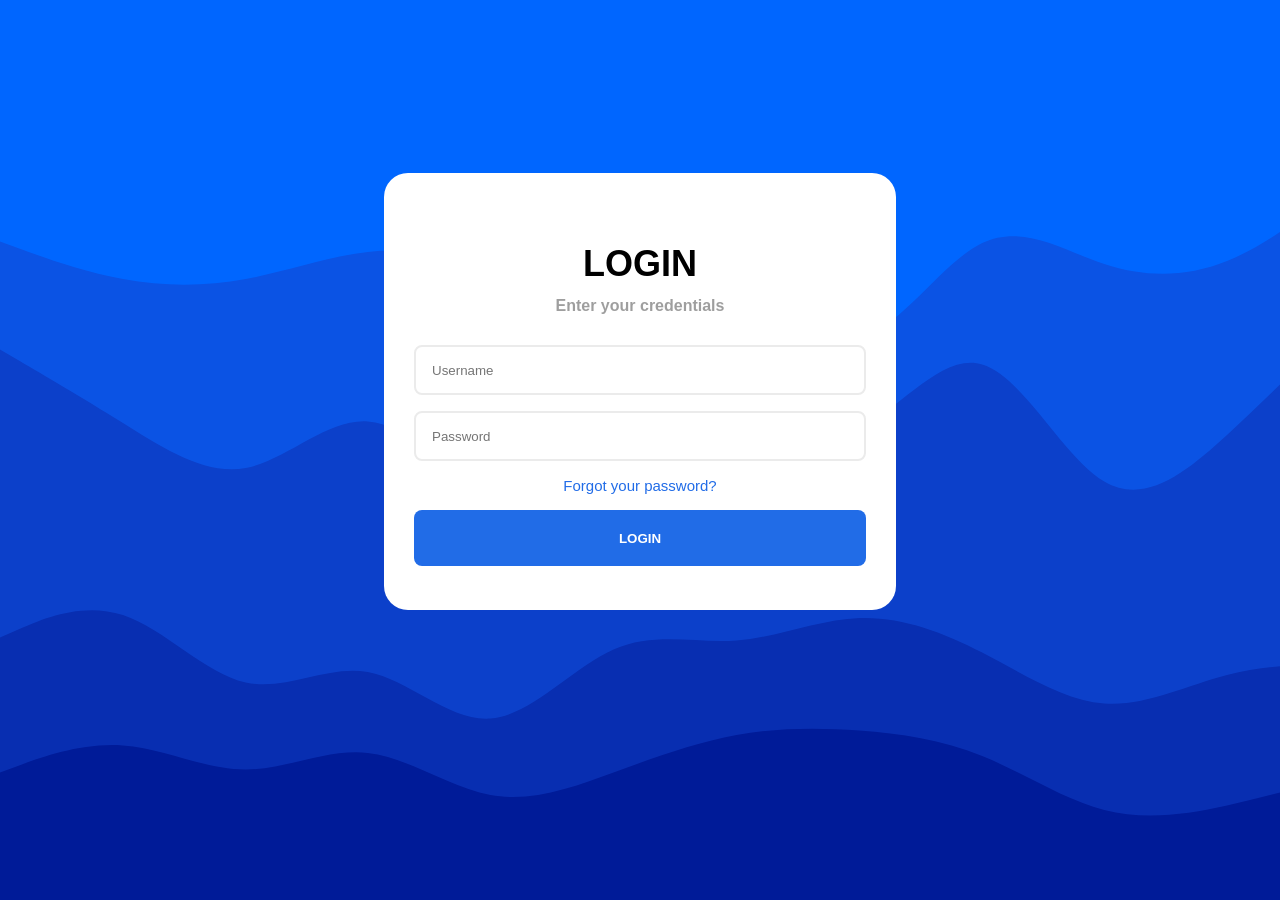
==== index.html @ 623bdb68 "Rename Index.html to index.html" ====
<!DOCTYPE html>
<html lang="en">
    <head>
        <meta charset="UTF-8">
        <meta http-equiv="X-UA-Compatible" content="IE=edge">
        <meta name="viewport" content="width=device-width, initial-scale=1.0">
        <title>Login</title>
        <link rel="stylesheet" href="style.css">
    </head>
    <body>
        <div class="login-card">
            <h2>LOGIN</h2>
            <h3><b>Enter your credentials</b></h3>
            <form class="login-form">
                <input
                    type="text"
                    placeholder="Username"
                />
                <input
                    type="password"
                    placeholder="Password"
                />
                <a href="#">
                    Forgot your password?
                <a/>
                <button>LOGIN</button>
            </form>
        </div>
    </body>
</html>
---- style.css ----
*{
    box-sizing: border-box;
    font-family: Helvetica;
}
html, body{
    height: 100%;
}

a, button{
    cursor: pointer;
}

@keyframes pan{
    100%{background-position: 15% 50%;}
}

body{
    display: grid;
    place-items: center;
    margin: 0;
    padding: 0 240px;
    background-image: url("stacked-waves-haikei.svg");
    background-repeat: no-repeat;
    background-size: cover;
    animation:
        pan 6s infinite alternate linear;
}

@media (width >= 500px)
{
    body{
        padding: 0;
    }
}

.login-card{
    margin-top: 6%;
    width: 40%;
    padding: 70px 30px 44px;
    border-radius: 24px;
    background: #ffffff;
    text-align: center;
}

@media(width >= 500)
{
    .login-card{
        margin: 0;
        width: 400px;
    }
}

.login-card > h2 {
    margin: 0 0 12px;
    font-size: 36px;
    font-weight: 600;
}

.login-card > h3 {
    margin: 0 0 30px;
    font-weight: 500;
    font-size: 16px;
    color: rgba(0, 0, 0, 0.38);
}

.login-form{
    width: 100%;
    margin: 0;
    display: grid;
    gap: 16px;
}

.login-form > a { color: #216ce7}

input, button {
    width: 100%;
    height: 50px;
    padding: 0 16px;
    border-radius: 8px;
}

.login-form > input{
    border: 2px solid #ebebeb;
}

button{
    color: #ffffff;
    width: 100%;
    height: 56px;
    border: 0;
    background: #216ce7;
    font-weight: 600;
}

a{
    text-decoration: none;
    text-align: center;
    font-size: 15px;
}
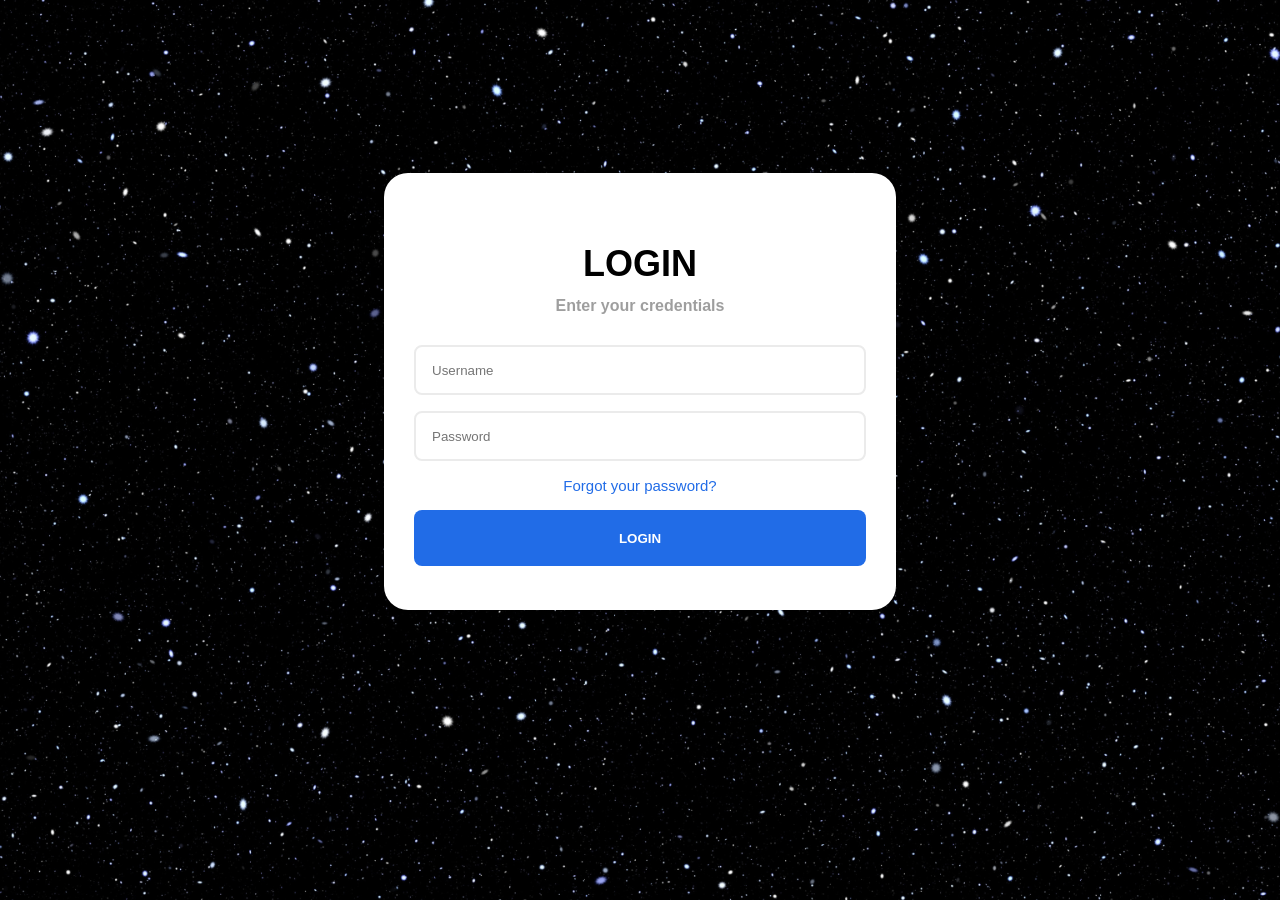
==== commit 8e03cd26: "Update index.html" ====
--- a/index.html
+++ b/index.html
@@ -6,6 +6,7 @@
         <meta name="viewport" content="width=device-width, initial-scale=1.0">
         <title>Login</title>
         <link rel="stylesheet" href="style.css">
+        <link rel="icon" href="login.png">
     </head>
     <body>
         <div class="login-card">
--- a/style.css
+++ b/style.css
@@ -19,7 +19,7 @@
     place-items: center;
     margin: 0;
     padding: 0 240px;
-    background-image: url("stacked-waves-haikei.svg");
+    background-image: url("Black Sky Galaxy Stars Desktop Wallpaper.png");
     background-repeat: no-repeat;
     background-size: cover;
     animation:
@@ -96,4 +96,4 @@
     text-decoration: none;
     text-align: center;
     font-size: 15px;
-}+}
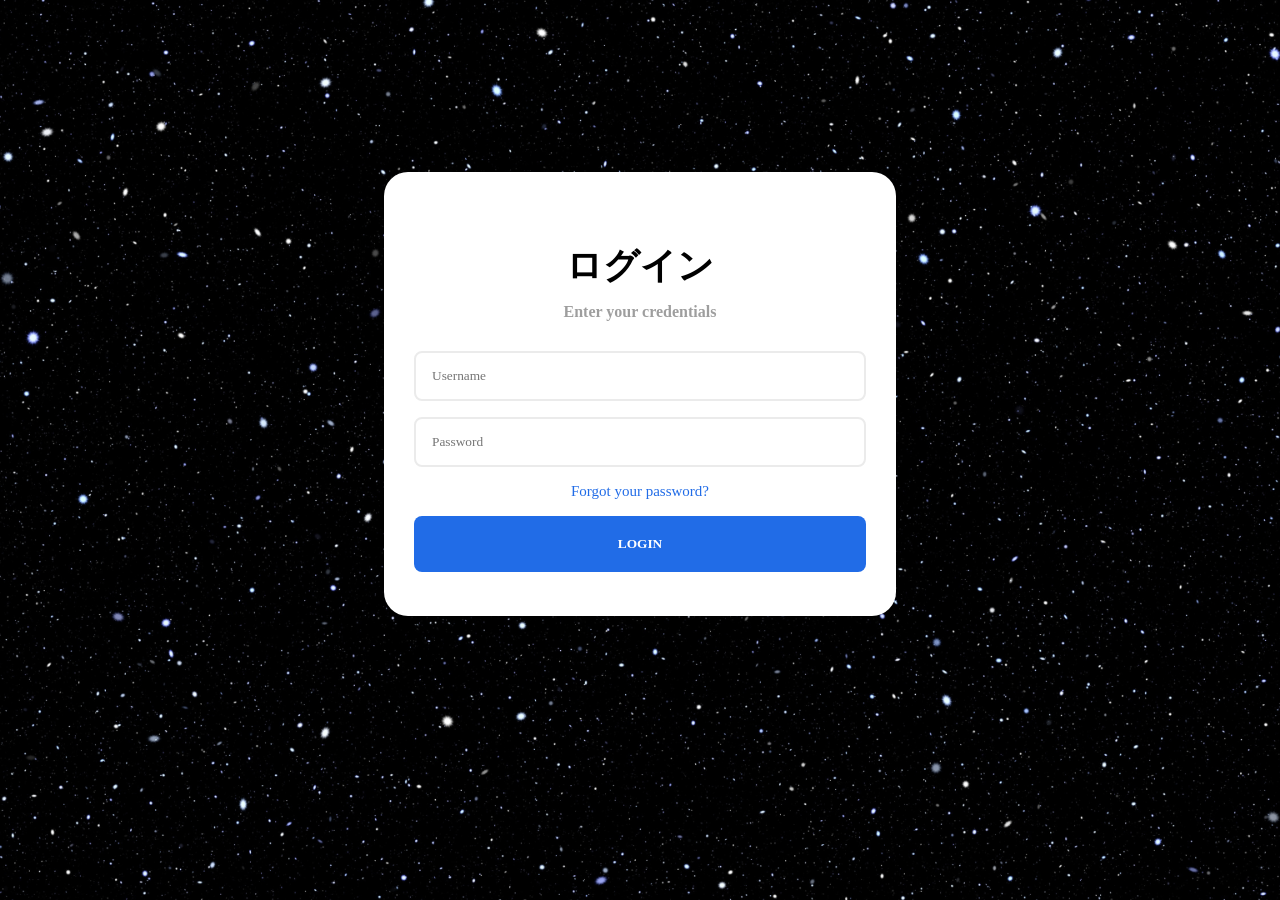
==== commit aecc0cad: "Update index.html" ====
--- a/index.html
+++ b/index.html
@@ -6,11 +6,11 @@
         <meta name="viewport" content="width=device-width, initial-scale=1.0">
         <title>Login</title>
         <link rel="stylesheet" href="style.css">
-        <link rel="icon" href="login.png">
+        <link rel="icon" href="logo.png" type="image/x-icon">
     </head>
     <body>
         <div class="login-card">
-            <h2>LOGIN</h2>
+            <h2>ログイン</h2>
             <h3><b>Enter your credentials</b></h3>
             <form class="login-form">
                 <input
--- a/style.css
+++ b/style.css
@@ -1,6 +1,8 @@
+@import url('https://fonts.google.com/specimen/Zen+Antique?preview.text=%E3%83%AD%E3%82%B0%E3%82%A4%E3%83%B3&preview.text_type=custom');
+
 *{
     box-sizing: border-box;
-    font-family: Helvetica;
+    font-family: Zen Antique;
 }
 html, body{
     height: 100%;
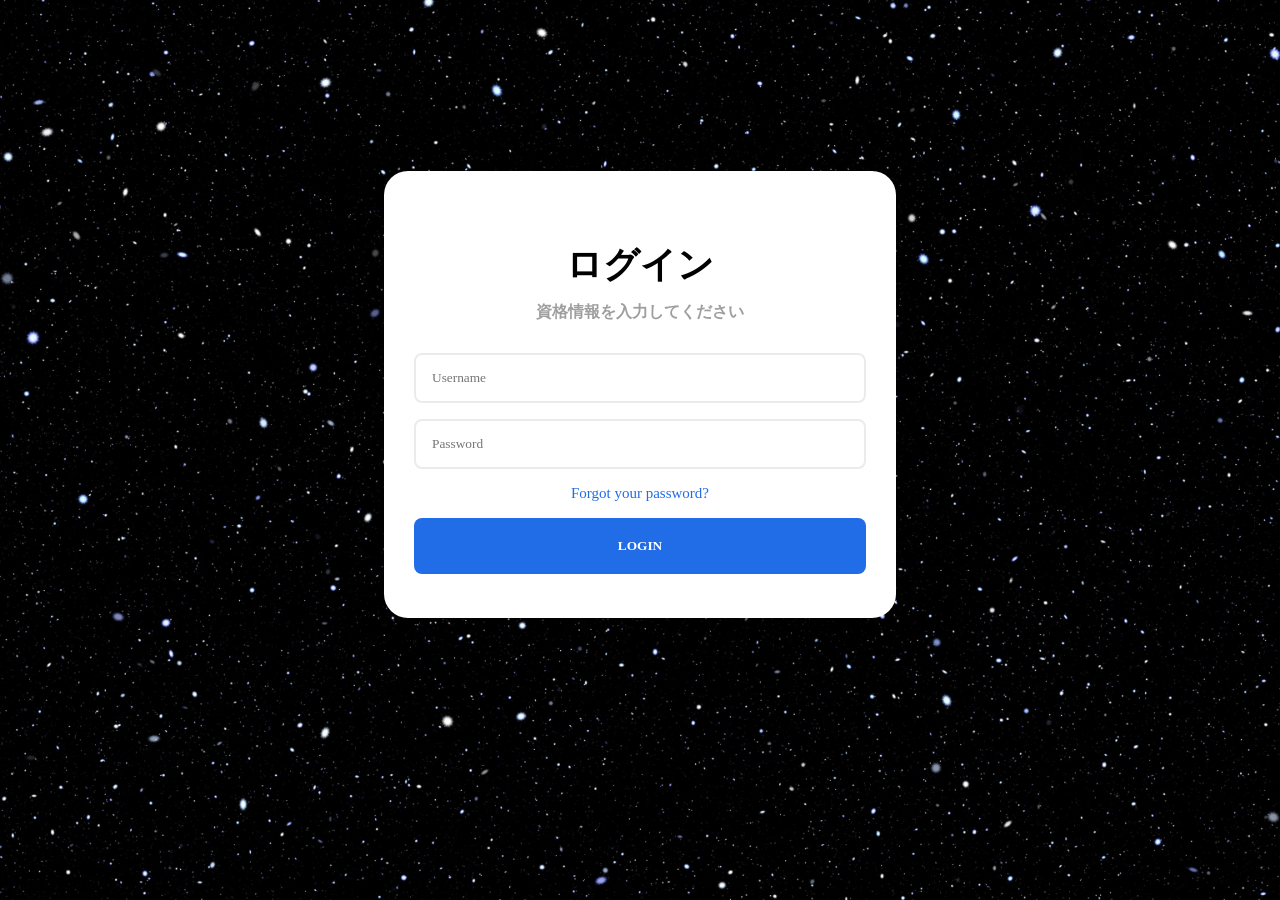
==== commit 878ba655: "Update index.html" ====
--- a/index.html
+++ b/index.html
@@ -11,7 +11,7 @@
     <body>
         <div class="login-card">
             <h2>ログイン</h2>
-            <h3><b>Enter your credentials</b></h3>
+            <h3><b>資格情報を入力してください</b></h3>
             <form class="login-form">
                 <input
                     type="text"
--- a/style.css
+++ b/style.css
@@ -2,7 +2,7 @@
 
 *{
     box-sizing: border-box;
-    font-family: Zen Antique;
+    font-family: 'Zen Antique';
 }
 html, body{
     height: 100%;
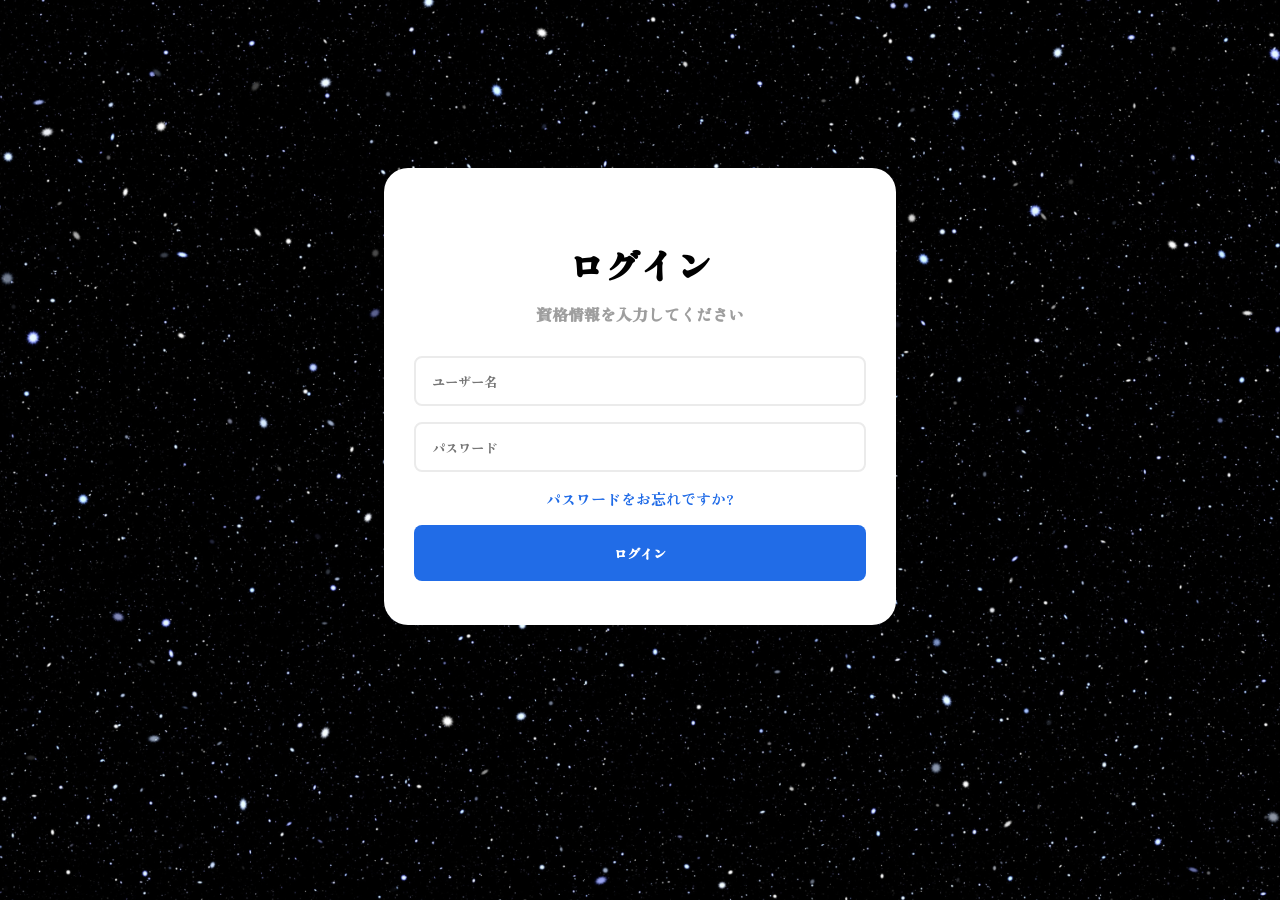
==== commit 50e78f77: "Update index.html" ====
--- a/index.html
+++ b/index.html
@@ -4,7 +4,7 @@
         <meta charset="UTF-8">
         <meta http-equiv="X-UA-Compatible" content="IE=edge">
         <meta name="viewport" content="width=device-width, initial-scale=1.0">
-        <title>Login</title>
+        <title>ログイン</title>
         <link rel="stylesheet" href="style.css">
         <link rel="icon" href="logo.png" type="image/x-icon">
     </head>
@@ -15,16 +15,16 @@
             <form class="login-form">
                 <input
                     type="text"
-                    placeholder="Username"
+                    placeholder="ユーザー名"
                 />
                 <input
                     type="password"
-                    placeholder="Password"
+                    placeholder="パスワード"
                 />
                 <a href="#">
-                    Forgot your password?
+                    パスワードをお忘れですか?
                 <a/>
-                <button>LOGIN</button>
+                <button>ログイン</button>
             </form>
         </div>
     </body>
--- a/style.css
+++ b/style.css
@@ -1,8 +1,8 @@
-@import url('https://fonts.google.com/specimen/Zen+Antique?preview.text=%E3%83%AD%E3%82%B0%E3%82%A4%E3%83%B3&preview.text_type=custom');
+@import url('https://fonts.googleapis.com/css2?family=Zen+Antique&display=swap');
 
 *{
     box-sizing: border-box;
-    font-family: 'Zen Antique';
+    font-family: 'Zen Antique', serif;
 }
 html, body{
     height: 100%;
